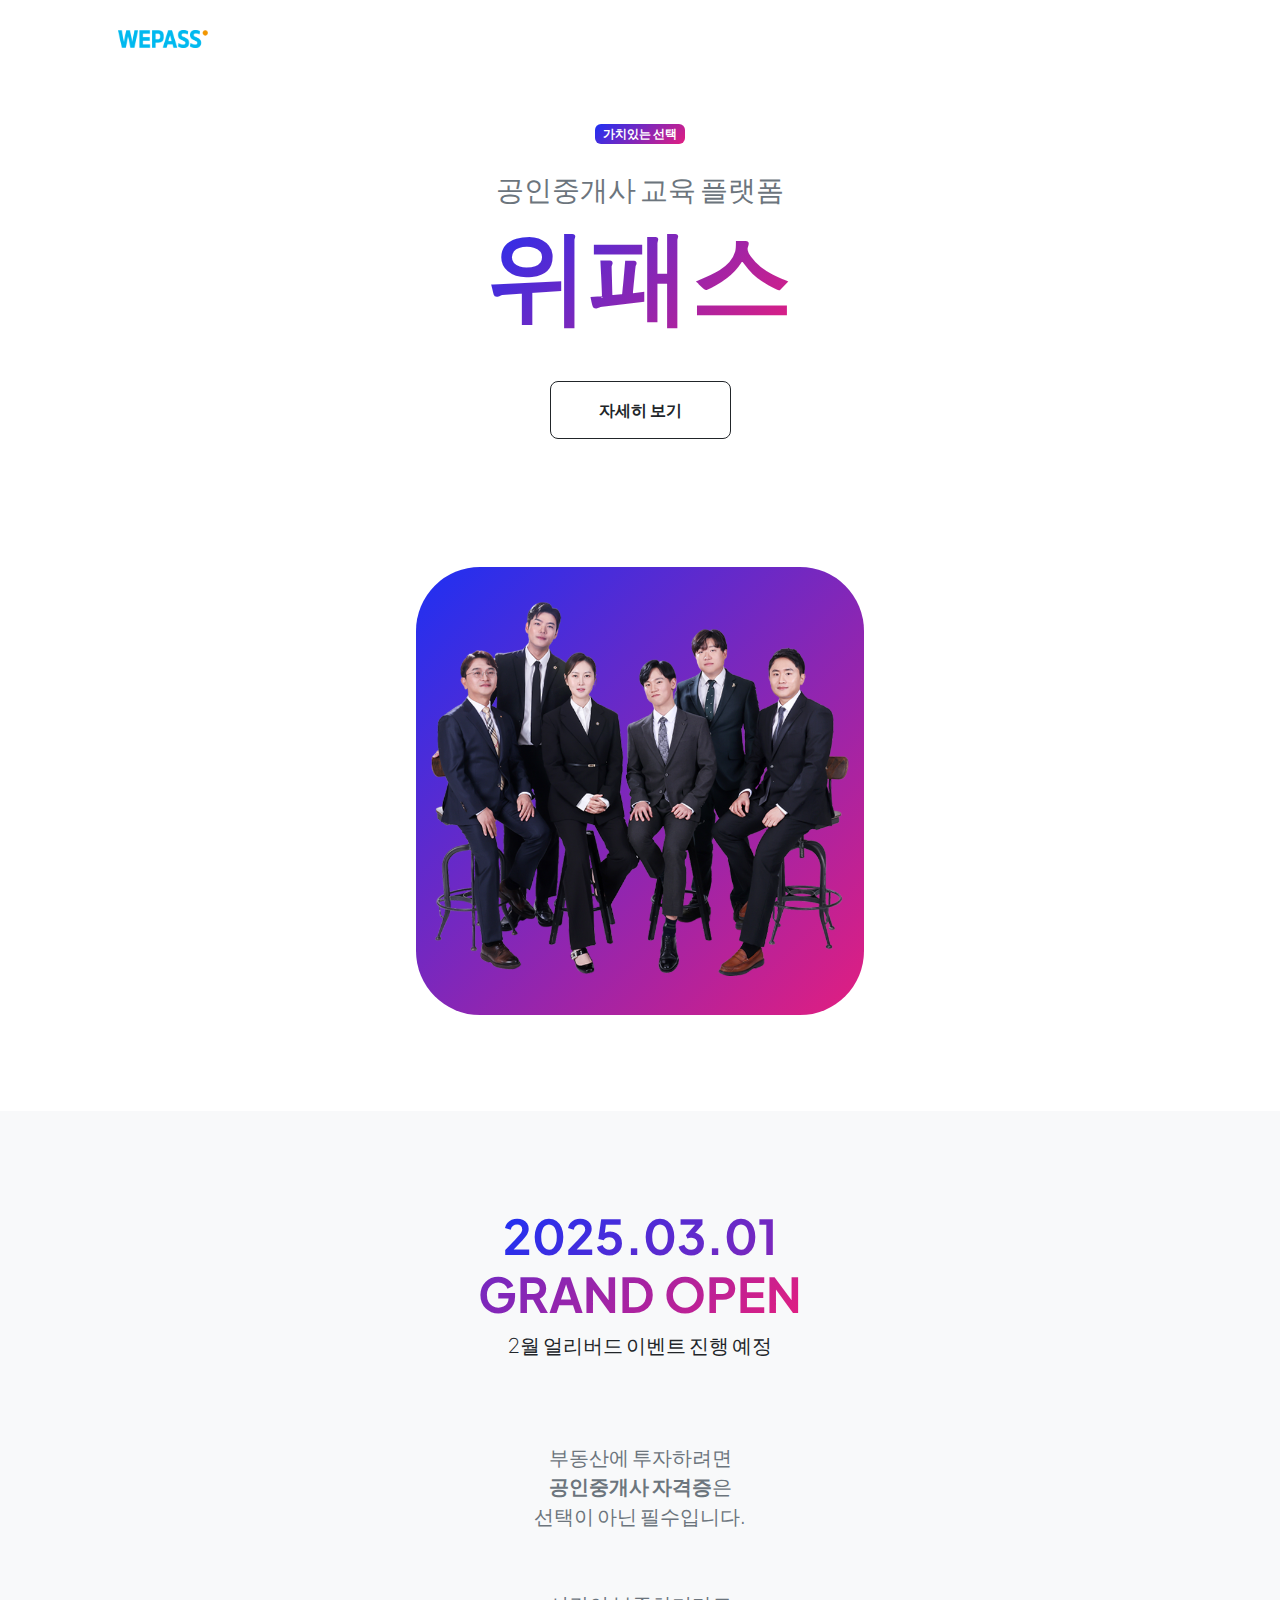
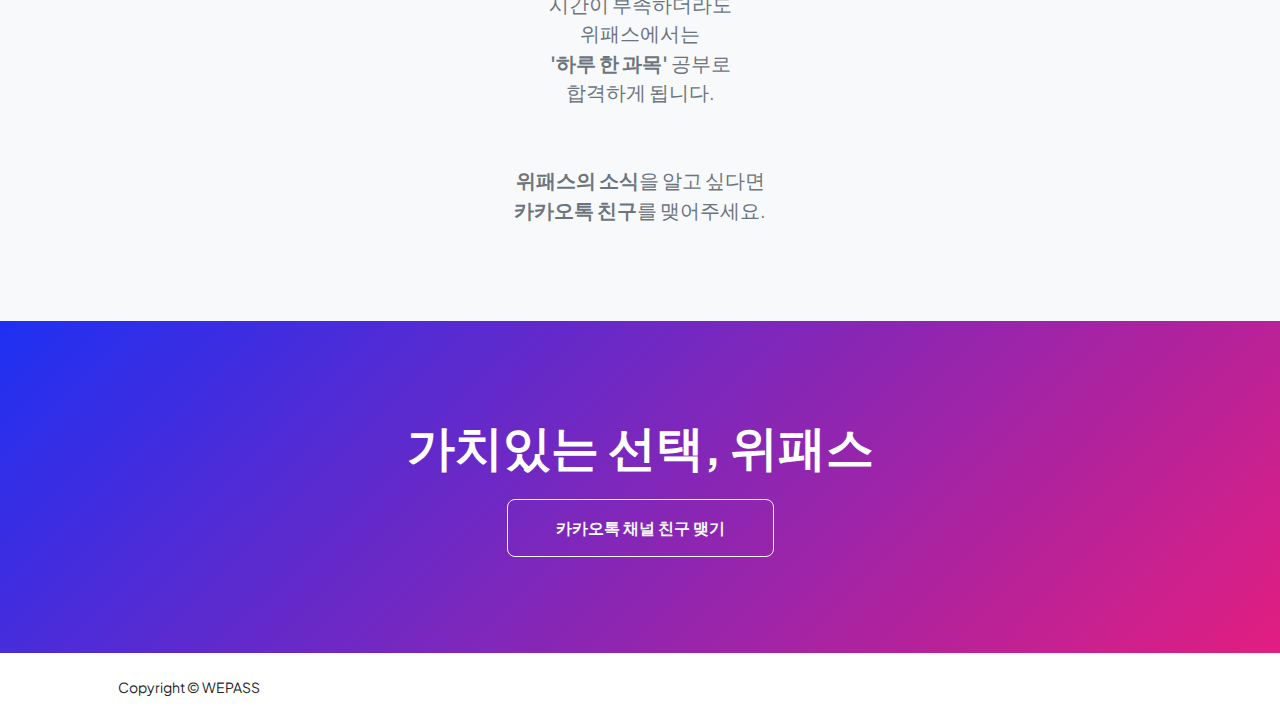
==== index.html @ b3cb0a58 "Update index.html" ====
<!DOCTYPE html>
<html lang="en">
	<head>
		<meta charset="utf-8" />
		<meta name="viewport" content="width=device-width, initial-scale=1, shrink-to-fit=no" />
		<meta name="description" content="" />
		<meta name="author" content="" />
		<title>위패스 공인중개사</title>
		<!-- Favicon-->
		<link rel="icon" type="image/png" href="assets/favicon.ico" sizes="16x16">
		<!-- Custom Google font-->
		<link rel="preconnect" href="https://fonts.googleapis.com" />
		<link rel="preconnect" href="https://fonts.gstatic.com" crossorigin />
		<link href="https://fonts.googleapis.com/css2?family=Plus+Jakarta+Sans:wght@100;200;300;400;500;600;700;800;900&amp;display=swap" rel="stylesheet" />
		<!-- Bootstrap icons-->
		<link href="https://cdn.jsdelivr.net/npm/bootstrap-icons@1.8.1/font/bootstrap-icons.css" rel="stylesheet" />
		<!-- Core theme CSS (includes Bootstrap)-->
		<link href="css/styles.css" rel="stylesheet" />
	</head>
	<body class="d-flex flex-column h-100">
		<main class="flex-shrink-0">
            <!-- Navigation-->
            <nav class="navbar navbar-expand-lg navbar-light bg-white py-3">
                <div class="container px-5">
                    <a class="navbar-brand" href="index.html"><img class="profile-img" style="width:10vh;" src="assets/logo.png" alt="WEPASS" /></a>
                </div>
            </nav>
            <!-- Header-->
			<header class="py-5">
				<div class="container px-5 pb-5">
					<div class="row gx-5 align-items-center">
						<div class="col-xxl-5">
							<!-- Header text content-->
							<div class="text-center text-xxl-start">
								<div class="badge bg-gradient-primary-to-secondary text-white mb-4"><div class="text-uppercase">가치있는 선택</div></div>
								<div class="fs-3 fw-light text-muted">공인중개사 교육 플랫폼</div>
								<h1 class="display-3 fw-bolder mb-5">
									<span class="text-gradient d-inline" style="font-size:1.6em;">
										위패스
									</span>
								</h1>
<div class="d-grid gap-3 d-sm-flex justify-content-sm-center justify-content-xxl-start mb-3">
                                                               <a class="btn btn-outline-dark btn-lg px-5 py-3 fs-6 fw-bolder" href="projects.html">자세히 보기</a>
                                </div>

								</div>

						</div>
						<div class="col-xxl-7">
							<!-- Header profile picture-->
							<div class="d-flex justify-content-center mt-5 mt-xxl-0">
								<div class="profile bg-gradient-primary-to-secondary">
									<!-- TIP: For best results, use a photo with a transparent background like the demo example below-->
									<!-- Watch a tutorial on how to do this on YouTube (link)-->
									<img class="profile-img" src="assets/profile.png" alt="..." />
								</div>
							</div>
						</div>
					</div>
				</div>
			</header>
			<!-- About Section-->
			<section class="bg-light py-5">
				<div class="container px-5">
					<div class="row gx-5 justify-content-center">
						<div class="col-xxl-8">
							<div class="text-center my-5">
								<h2 class="display-5 fw-bolder">
									<span class="text-gradient d-inline">
										2025.03.01<br />
										GRAND OPEN
									</span>
								</h2>
								<p class="lead fw-light mb-4">2월 얼리버드 이벤트 진행 예정</p>
								<p class="text-muted" style="font-size:1.225rem;">
									<br/>
									<br/>
									부동산에 투자하려면<br/>
									<span style="font-weight:bold;">공인중개사 자격증</span>은<br/>
									선택이 아닌 필수입니다.<br/>
									<br/>
									<br/>
									시간이 부족하더라도<br/>
									위패스에서는<br/>
									<span style="font-weight:bold;">'하루 한 과목'</span> 공부로<br/>
									합격하게 됩니다.<br/>
									<br/>
									<br/>
									<span style="font-weight:bold;">위패스의 소식</span>을 알고 싶다면<br/>
									<span style="font-weight:bold;">카카오톡 친구</span>를 맺어주세요.
								</p>
							</div>
						</div>
					</div>
				</div>
			</section>
			</section>
			<!-- Call to action section-->
			<section class="py-5 bg-gradient-primary-to-secondary text-white">
				<div class="container px-5 my-5">
					<div class="text-center">
						<h2 class="display-4 fw-bolder mb-4">가치있는 선택, 위패스</h2>
						<a class="btn btn-outline-light btn-lg px-5 py-3 fs-6 fw-bolder" href="https://pf.kakao.com/_xgbrjn">카카오톡 채널 친구 맺기</a>
					</div>
				</div>
			</section>
		</main>
		<!-- Footer-->
		<footer class="bg-white py-4 mt-auto">
			<div class="container px-5">
				<div class="row align-items-center justify-content-between flex-column flex-sm-row">
					<div class="col-auto"><div class="small m-0">Copyright &copy; WEPASS</div></div>
				</div>
			</div>
		</footer>
		<!-- Bootstrap core JS-->
		<script src="https://cdn.jsdelivr.net/npm/bootstrap@5.2.3/dist/js/bootstrap.bundle.min.js"></script>
		<!-- Core theme JS-->
		<script src="js/scripts.js"></script>
	</body>
</html>
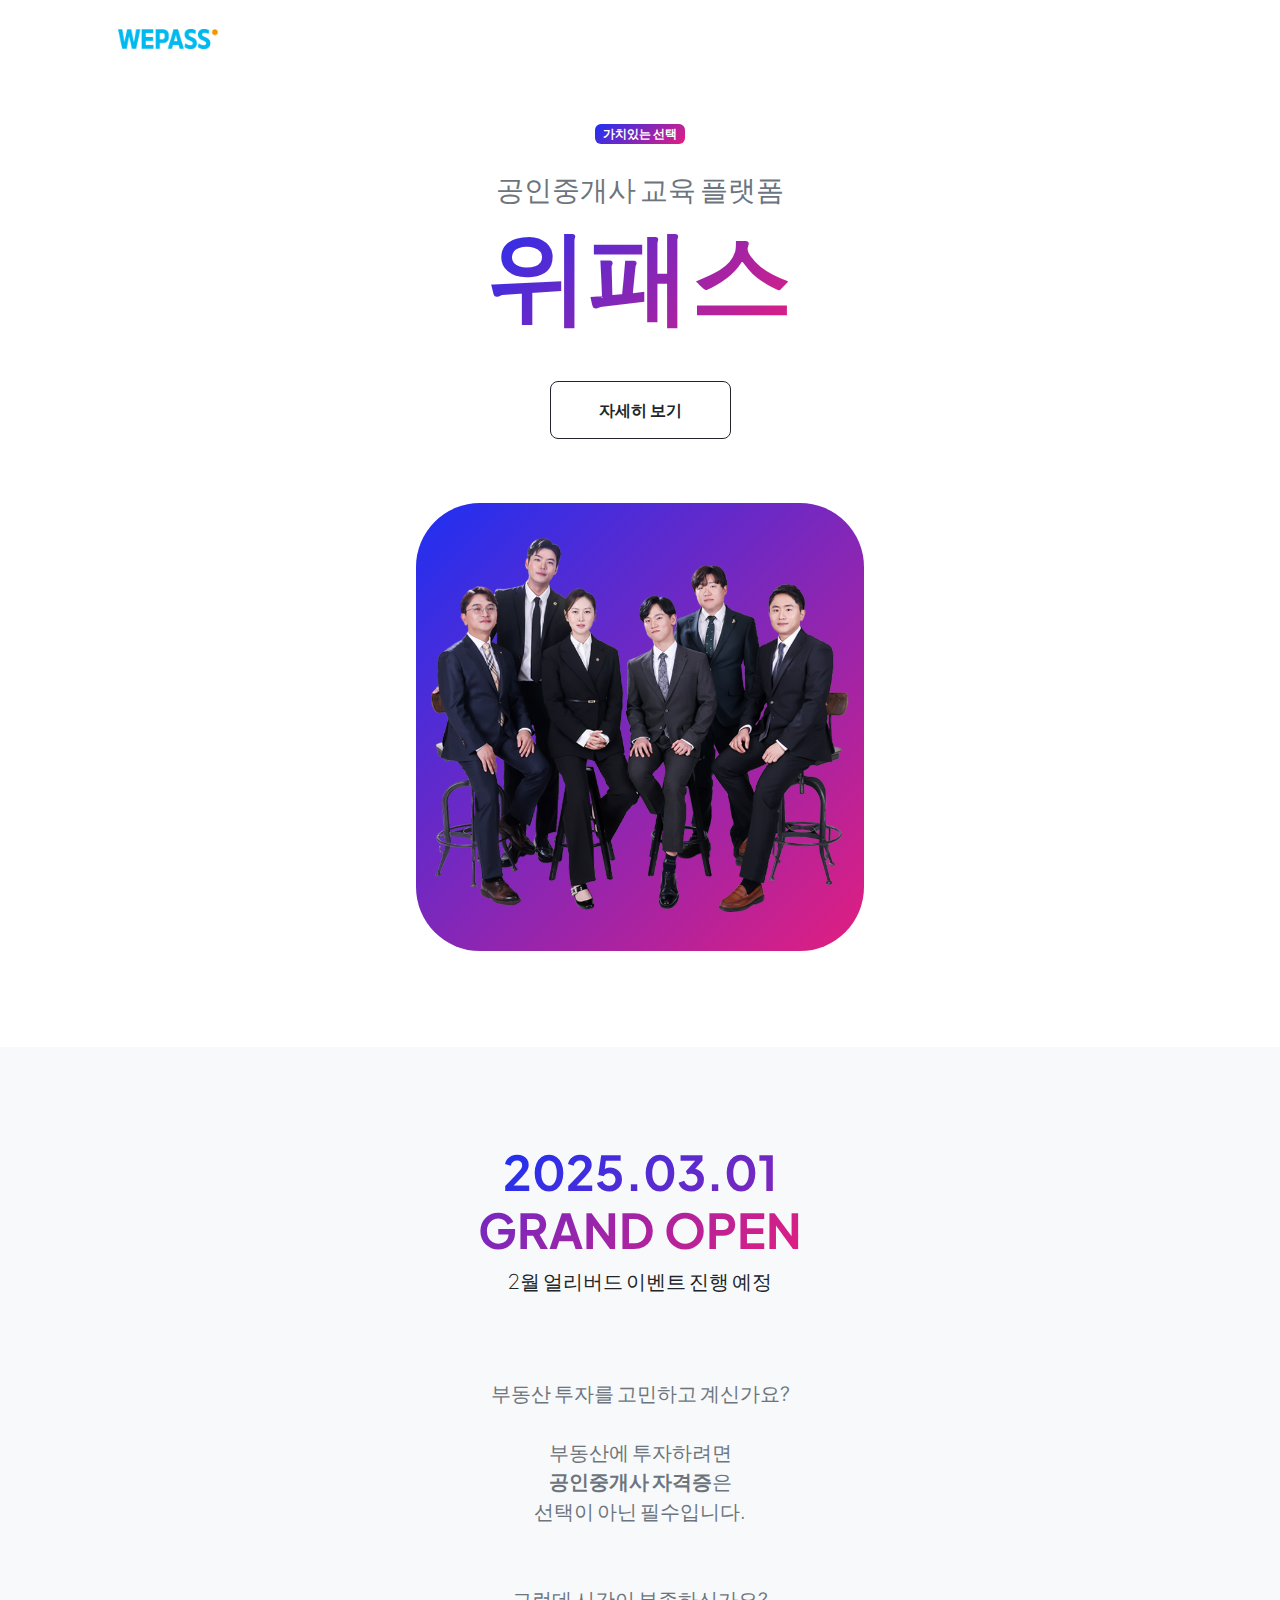
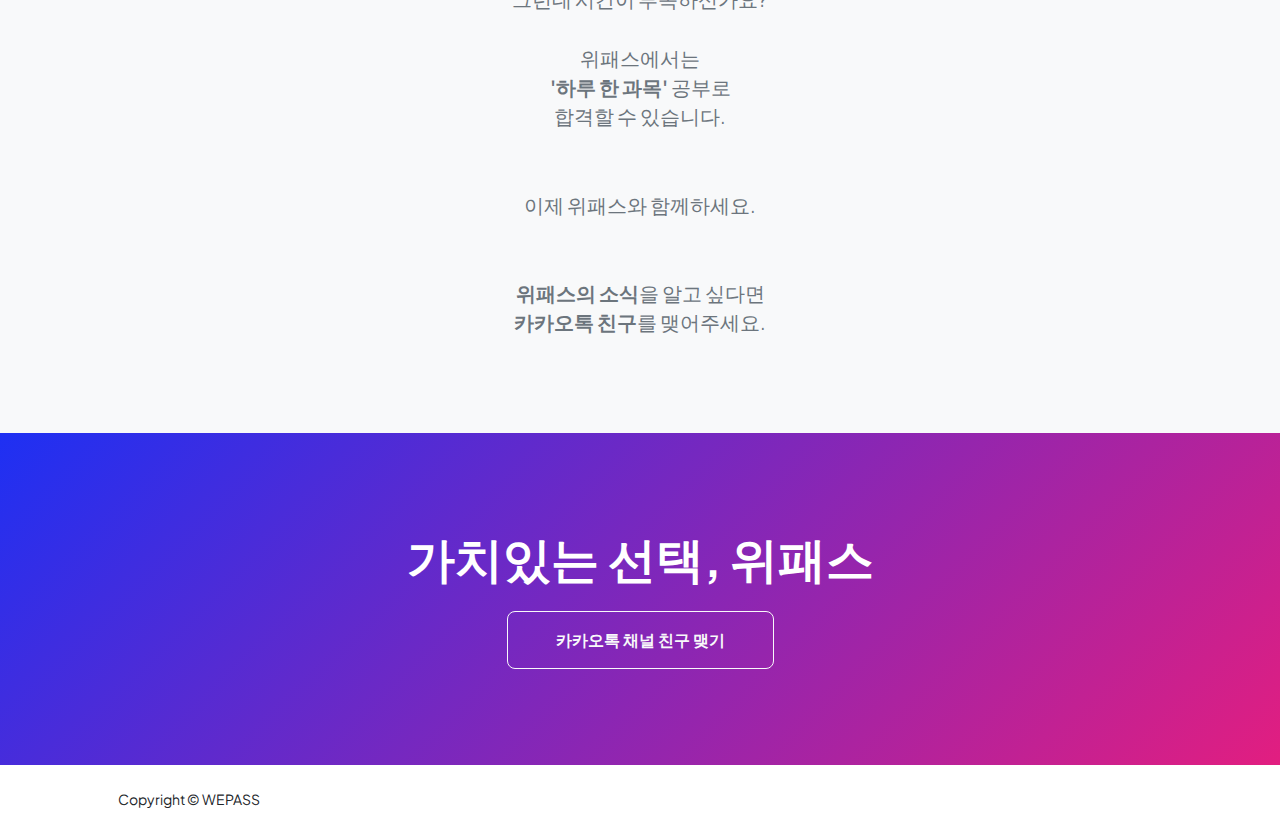
==== commit 6002c8e6: "Update index.html" ====
--- a/index.html
+++ b/index.html
@@ -5,6 +5,8 @@
 		<meta name="viewport" content="width=device-width, initial-scale=1, shrink-to-fit=no" />
 		<meta name="description" content="" />
 		<meta name="author" content="" />
+		<meta property="og:description" content="공인중개사 교육 플랫폼, 위패스" />
+		<meta property="og:image" content="assets/thumbnail.png" />
 		<title>위패스 공인중개사</title>
 		<!-- Favicon-->
 		<link rel="icon" type="image/png" href="assets/favicon.ico" sizes="16x16">
@@ -22,7 +24,7 @@
             <!-- Navigation-->
             <nav class="navbar navbar-expand-lg navbar-light bg-white py-3">
                 <div class="container px-5">
-                    <a class="navbar-brand" href="index.html"><img class="profile-img" style="width:10vh;" src="assets/logo.png" alt="WEPASS" /></a>
+                    <a class="navbar-brand" href="index.html"><img class="profile-img" style="width:100px;" src="assets/logo.png" alt="WEPASS" /></a>
                 </div>
             </nav>
             <!-- Header-->
@@ -49,7 +51,7 @@
 						<div class="col-xxl-7">
 							<!-- Header profile picture-->
 							<div class="d-flex justify-content-center mt-5 mt-xxl-0">
-								<div class="profile bg-gradient-primary-to-secondary">
+								<div class="profile bg-gradient-primary-to-secondary" style="margin:0;">
 									<!-- TIP: For best results, use a photo with a transparent background like the demo example below-->
 									<!-- Watch a tutorial on how to do this on YouTube (link)-->
 									<img class="profile-img" src="assets/profile.png" alt="..." />
@@ -75,19 +77,21 @@
 								<p class="text-muted" style="font-size:1.225rem;">
 									<br/>
 									<br/>
+									부동산 투자를 고민하고 계신가요?</br></br>
 									부동산에 투자하려면<br/>
 									<span style="font-weight:bold;">공인중개사 자격증</span>은<br/>
 									선택이 아닌 필수입니다.<br/>
 									<br/>
 									<br/>
-									시간이 부족하더라도<br/>
+									그런데 시간이 부족하신가요?<br/><br/>
 									위패스에서는<br/>
 									<span style="font-weight:bold;">'하루 한 과목'</span> 공부로<br/>
-									합격하게 됩니다.<br/>
+									합격할 수 있습니다.<br/>
 									<br/>
 									<br/>
+									이제 위패스와 함께하세요.<br/><br/><br/>
 									<span style="font-weight:bold;">위패스의 소식</span>을 알고 싶다면<br/>
-									<span style="font-weight:bold;">카카오톡 친구</span>를 맺어주세요.
+									<span style="font-weight:bold;">카카오톡 친구</span>를 맺어주세요.<br/>
 								</p>
 							</div>
 						</div>
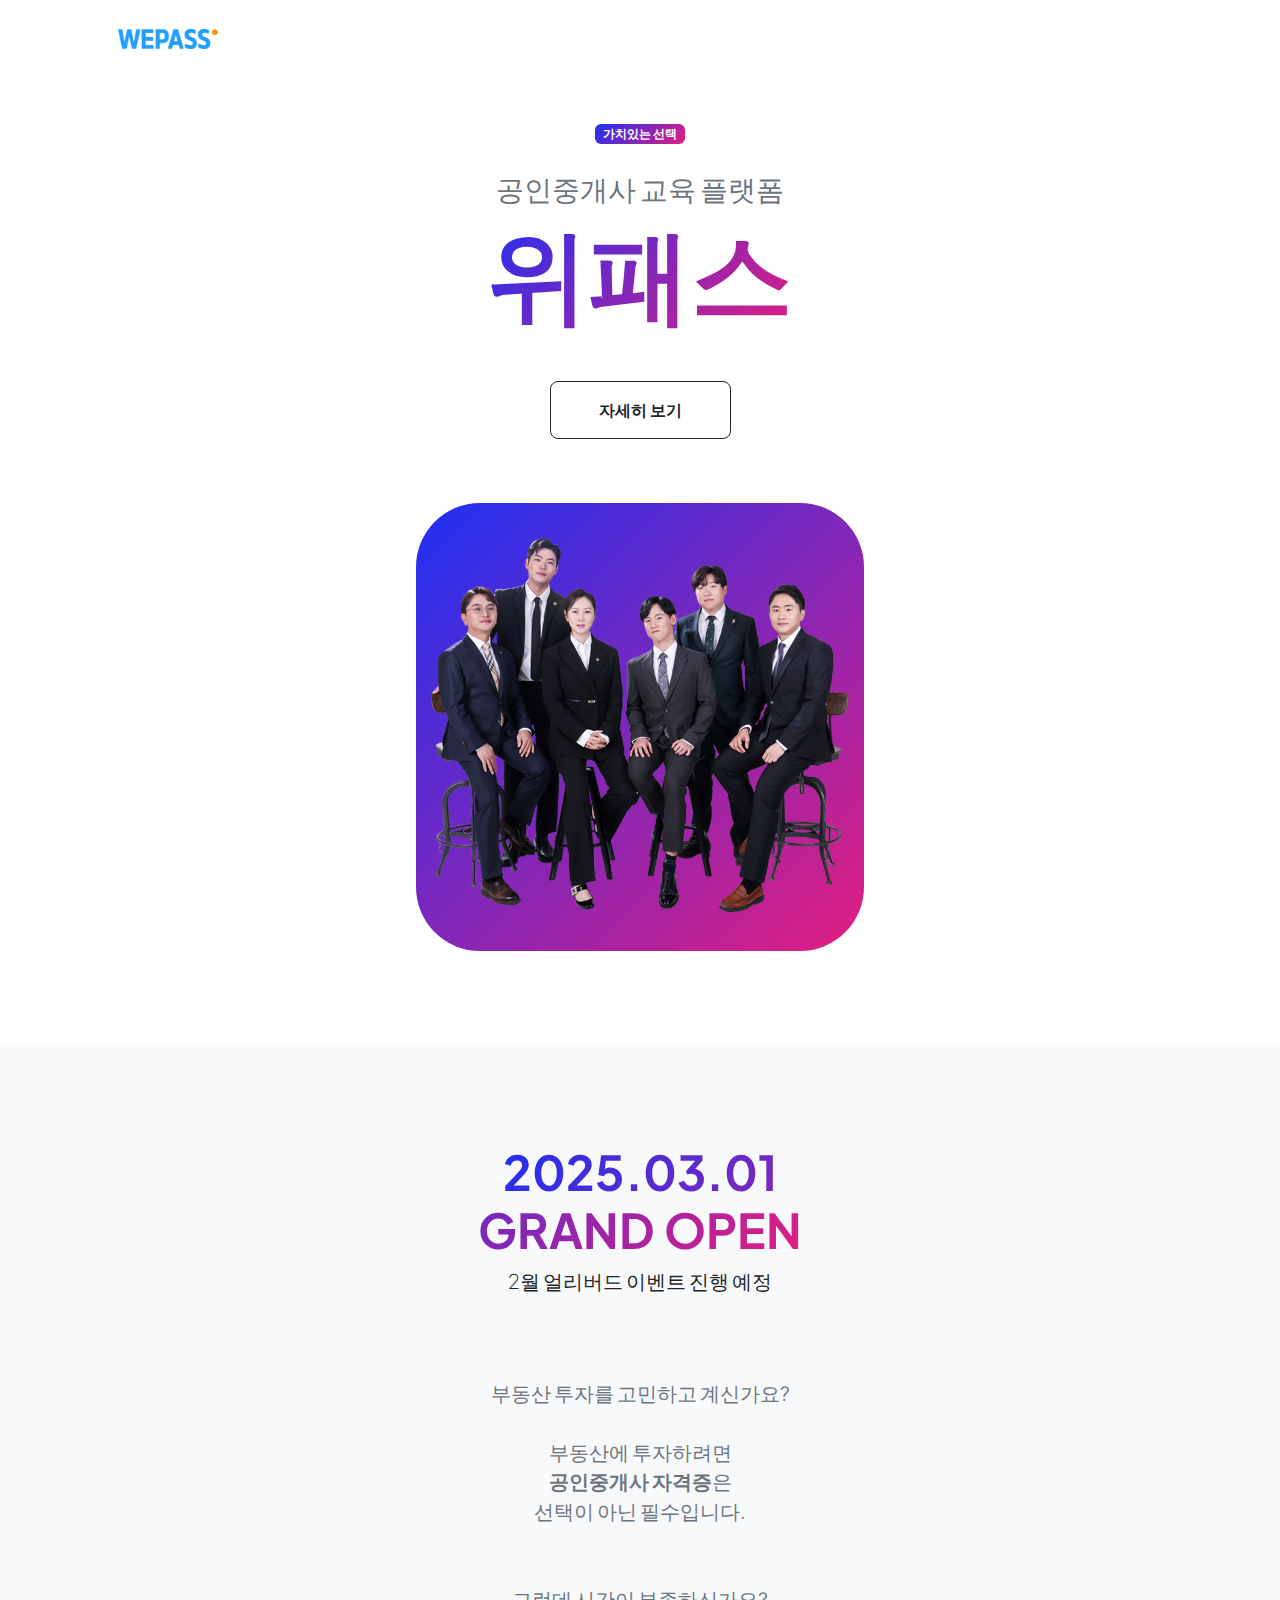
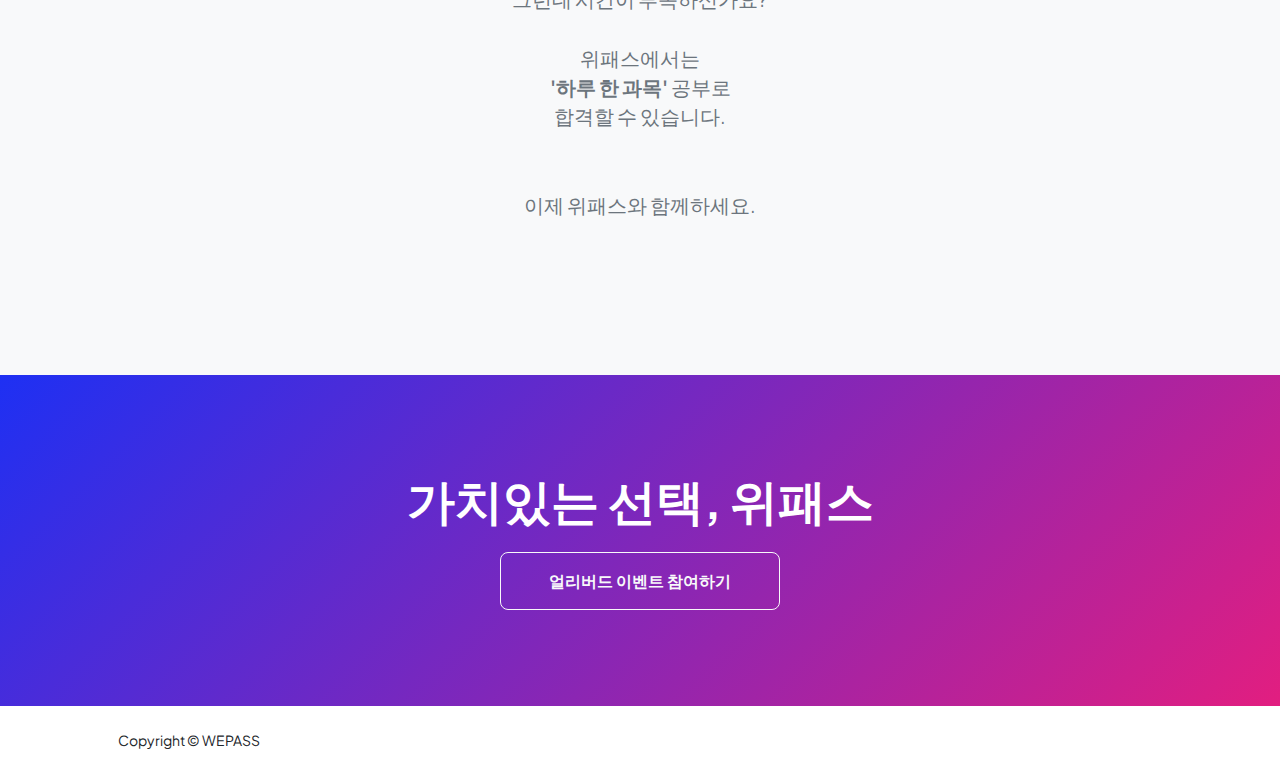
==== commit 0e8278d6: "Update index.html" ====
--- a/index.html
+++ b/index.html
@@ -6,10 +6,10 @@
 		<meta name="description" content="" />
 		<meta name="author" content="" />
 		<meta property="og:description" content="공인중개사 교육 플랫폼, 위패스" />
-		<meta property="og:image" content="assets/thumbnail.png" />
+		<meta property="og:image" content="assets/thumb.png" />
 		<title>위패스 공인중개사</title>
 		<!-- Favicon-->
-		<link rel="icon" type="image/png" href="assets/favicon.ico" sizes="16x16">
+		<link rel="icon" type="image/png" href="assets/favico.ico" sizes="16x16">
 		<!-- Custom Google font-->
 		<link rel="preconnect" href="https://fonts.googleapis.com" />
 		<link rel="preconnect" href="https://fonts.gstatic.com" crossorigin />
@@ -90,8 +90,6 @@
 									<br/>
 									<br/>
 									이제 위패스와 함께하세요.<br/><br/><br/>
-									<span style="font-weight:bold;">위패스의 소식</span>을 알고 싶다면<br/>
-									<span style="font-weight:bold;">카카오톡 친구</span>를 맺어주세요.<br/>
 								</p>
 							</div>
 						</div>
@@ -104,7 +102,7 @@
 				<div class="container px-5 my-5">
 					<div class="text-center">
 						<h2 class="display-4 fw-bolder mb-4">가치있는 선택, 위패스</h2>
-						<a class="btn btn-outline-light btn-lg px-5 py-3 fs-6 fw-bolder" href="https://pf.kakao.com/_xgbrjn">카카오톡 채널 친구 맺기</a>
+						<a class="btn btn-outline-light btn-lg px-5 py-3 fs-6 fw-bolder" href="https://litt.ly/wepass">얼리버드 이벤트 참여하기</a>
 					</div>
 				</div>
 			</section>
